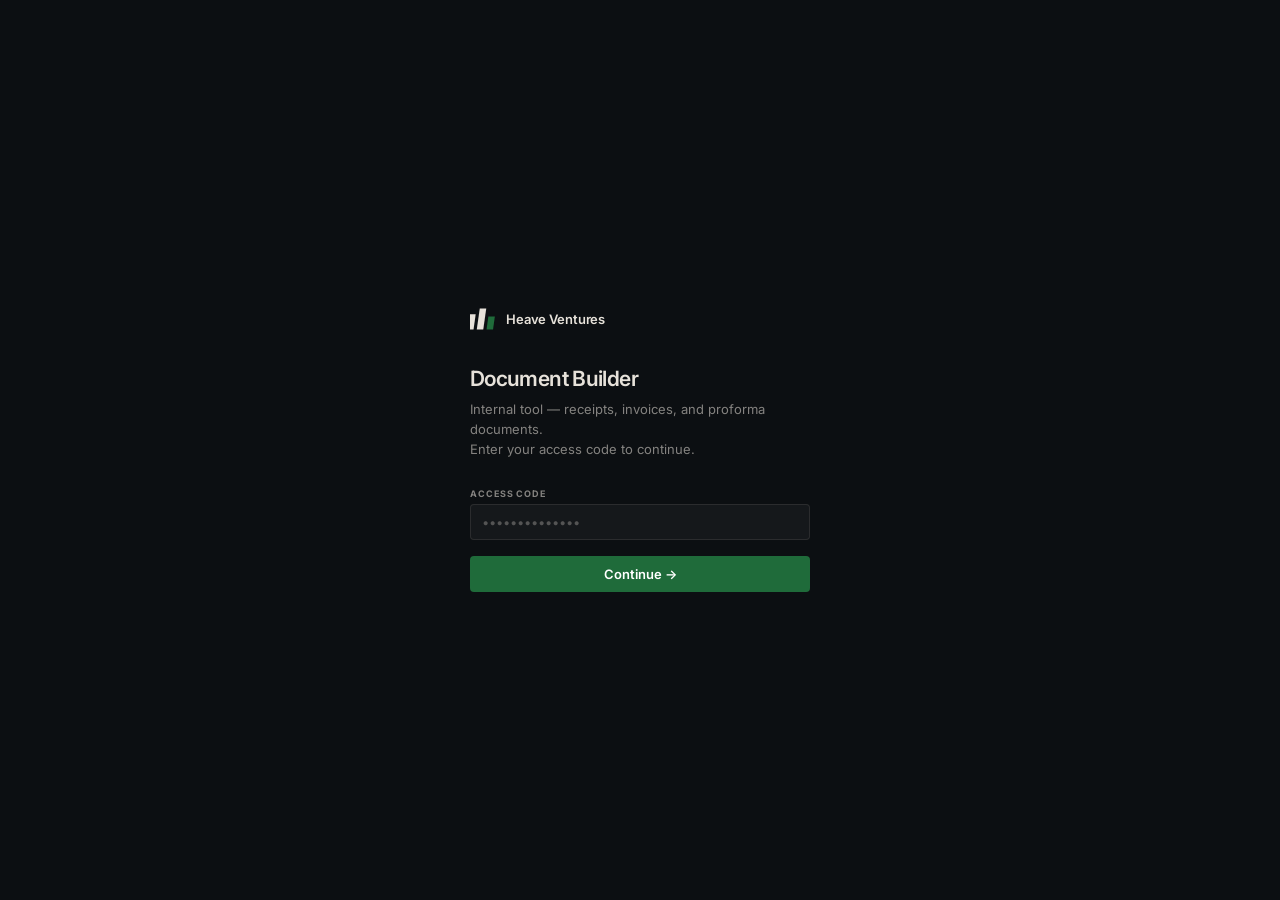
==== receipt/index.html @ ea4902bf "Add internal receipt and invoice document builder at /receipt Co-Authored-By: Claude Sonnet 4.6 <nor" ====
<!doctype html>
<html lang="en">
<head>
  <meta charset="UTF-8">
  <meta name="viewport" content="width=device-width, initial-scale=1.0">
  <title>Heave Ventures — Document Builder</title>
  <link rel="preconnect" href="https://fonts.googleapis.com">
  <link rel="preconnect" href="https://fonts.gstatic.com" crossorigin>
  <link href="https://fonts.googleapis.com/css2?family=Inter:wght@300;400;500;600;700&display=swap" rel="stylesheet">
  <style>
    *, *::before, *::after { box-sizing: border-box; margin: 0; padding: 0; }

    :root {
      --bg:           #0C0F12;
      --surface:      #141414;
      --border:       rgba(231, 226, 218, 0.09);
      --border-hi:    rgba(231, 226, 218, 0.22);
      --green:        #1F6B3A;
      --green-hi:     #267d46;
      --cream:        #E7E2DA;
      --text:         #E7E2DA;
      --dim:          rgba(231,226,218,.55);
      --faint:        rgba(231,226,218,.3);
      --in-bg:        rgba(255,255,255,.04);
      --in-bdr:       rgba(231,226,218,.1);
    }

    html, body { height: 100%; overflow: hidden; }

    body {
      font-family: 'Inter', system-ui, sans-serif;
      background: var(--bg);
      color: var(--text);
    }

    /* ─── AUTH ──────────────────────────────────── */

    #auth {
      position: fixed; inset: 0;
      background: var(--bg);
      display: flex; align-items: center; justify-content: center;
      z-index: 300;
    }

    .auth-card { width: 340px; }

    .auth-mark {
      display: flex; align-items: center; gap: 10px;
      margin-bottom: 36px;
    }

    .auth-mark-label {
      font-size: 13px; font-weight: 600; color: var(--cream);
      letter-spacing: -.01em;
    }

    .auth-h { font-size: 21px; font-weight: 600; letter-spacing: -.03em; color: var(--cream); margin-bottom: 8px; }
    .auth-p { font-size: 13px; color: var(--dim); line-height: 1.55; margin-bottom: 28px; }
    .auth-err { font-size: 12px; color: #e05555; margin-top: 8px; display: none; }

    /* ─── SHARED INPUTS ──────────────────────────── */

    .field { display: flex; flex-direction: column; gap: 5px; margin-bottom: 11px; }

    .lbl {
      font-size: 9px; font-weight: 700;
      letter-spacing: .1em; text-transform: uppercase;
      color: var(--dim);
    }

    input, textarea, select {
      width: 100%;
      background: var(--in-bg);
      border: 1px solid var(--in-bdr);
      border-radius: 4px;
      padding: 8px 11px;
      color: var(--cream);
      font-family: inherit; font-size: 13px; line-height: 1.4;
      outline: none;
      transition: border-color .15s, background .15s;
      -webkit-appearance: none;
    }
    input:focus, textarea:focus, select:focus {
      border-color: rgba(31,107,58,.65);
      background: rgba(255,255,255,.06);
    }
    input::placeholder, textarea::placeholder { color: var(--faint); }
    textarea { resize: none; }
    select {
      cursor: pointer;
      background-image: url("data:image/svg+xml,%3Csvg xmlns='http://www.w3.org/2000/svg' width='12' height='8' viewBox='0 0 12 8'%3E%3Cpath fill='%23888' d='M1 1l5 5 5-5'/%3E%3C/svg%3E");
      background-repeat: no-repeat;
      background-position: right 10px center;
      padding-right: 28px;
    }
    select option { background: #1a2c20; color: #fff; }

    /* ─── BUTTONS ────────────────────────────────── */

    .btn {
      display: inline-flex; align-items: center; justify-content: center; gap: 7px;
      border: none; border-radius: 4px;
      font-family: inherit; font-size: 13px; font-weight: 600;
      cursor: pointer; transition: all .15s; white-space: nowrap;
    }
    .btn-green { background: var(--green); color: #fff; padding: 10px 18px; }
    .btn-green:hover { background: var(--green-hi); }
    .btn-full { width: 100%; }
    .btn-ghost {
      background: transparent;
      border: 1px solid var(--border);
      color: var(--dim); padding: 6px 12px;
      font-size: 11px; font-weight: 500;
    }
    .btn-ghost:hover { border-color: var(--border-hi); color: var(--cream); }

    /* ─── APP SHELL ──────────────────────────────── */

    #app { display: none; height: 100vh; }
    #app.on { display: flex; }

    /* ─── SIDEBAR ────────────────────────────────── */

    #bar {
      width: 360px; min-width: 360px;
      background: var(--surface);
      border-right: 1px solid var(--border);
      display: flex; flex-direction: column;
      height: 100vh; overflow: hidden;
    }

    .bar-head {
      padding: 17px 22px;
      border-bottom: 1px solid var(--border);
      display: flex; align-items: center; justify-content: space-between;
      flex-shrink: 0;
    }
    .bar-head-l { display: flex; align-items: center; gap: 10px; }
    .bar-title { font-size: 13px; font-weight: 600; color: var(--cream); }

    .bar-body {
      flex: 1; overflow-y: auto; padding: 18px 22px;
      scrollbar-width: thin; scrollbar-color: var(--border) transparent;
    }

    .sec {
      font-size: 9px; font-weight: 700;
      letter-spacing: .14em; text-transform: uppercase;
      color: var(--faint);
      margin-top: 20px; margin-bottom: 10px;
      padding-bottom: 8px; border-bottom: 1px solid var(--border);
    }
    .sec:first-child { margin-top: 0; }

    /* Type tabs */
    .type-row {
      display: grid; grid-template-columns: 1fr 1fr 1fr;
      background: var(--in-bg); border: 1px solid var(--in-bdr);
      border-radius: 4px; overflow: hidden; margin-bottom: 11px;
    }
    .type-btn {
      padding: 8px 4px; text-align: center;
      font-size: 11px; font-weight: 500; color: var(--dim);
      cursor: pointer; background: transparent; border: none;
      font-family: inherit; transition: all .15s;
    }
    .type-btn.on { background: var(--green); color: #fff; font-weight: 600; }

    /* Grid */
    .g2 { display: grid; grid-template-columns: 1fr 1fr; gap: 10px; }

    /* Items */
    #items { display: flex; flex-direction: column; gap: 7px; }

    .item {
      background: rgba(255,255,255,.025);
      border: 1px solid var(--border);
      border-radius: 4px; padding: 10px;
    }
    .item-desc { margin-bottom: 7px; }
    .item-row { display: grid; grid-template-columns: 68px 1fr 22px; gap: 6px; align-items: end; }
    .item input { font-size: 12px; padding: 6px 9px; }
    .item-lbl { font-size: 9px; font-weight: 600; letter-spacing: .08em; text-transform: uppercase; color: var(--faint); margin-bottom: 3px; }

    .rm {
      background: transparent; border: none; color: var(--faint);
      cursor: pointer; font-size: 19px; line-height: 1;
      padding: 0 0 2px 0; transition: color .15s;
    }
    .rm:hover { color: #e05555; }

    .add-item {
      display: flex; align-items: center; justify-content: center; gap: 6px;
      background: transparent; border: 1px dashed var(--border);
      border-radius: 4px; color: var(--dim);
      padding: 8px; font-size: 12px; font-weight: 500;
      cursor: pointer; width: 100%; font-family: inherit;
      margin-top: 7px; transition: all .15s;
    }
    .add-item:hover { border-color: var(--green); color: var(--green); }

    /* Footer */
    .bar-foot {
      padding: 14px 22px; border-top: 1px solid var(--border);
      flex-shrink: 0; display: flex; gap: 8px;
    }
    .print-btn {
      flex: 1; background: var(--green); color: #fff;
      border: none; border-radius: 4px; padding: 11px;
      font-size: 13px; font-weight: 600; cursor: pointer;
      font-family: inherit; transition: background .15s;
      display: flex; align-items: center; justify-content: center; gap: 8px;
    }
    .print-btn:hover { background: var(--green-hi); }

    /* ─── PREVIEW ────────────────────────────────── */

    #pane {
      flex: 1; background: #181818; overflow-y: auto;
      display: flex; flex-direction: column; align-items: center; padding: 32px;
    }

    .pane-bar {
      display: flex; align-items: center; justify-content: space-between;
      width: 100%; max-width: 700px; margin-bottom: 16px;
    }
    .pane-lbl {
      font-size: 9px; font-weight: 700; letter-spacing: .12em;
      text-transform: uppercase; color: var(--faint);
    }

    /* ─── RECEIPT DOCUMENT ───────────────────────── */

    #doc {
      width: 700px;
      background: #fff;
      box-shadow: 0 8px 60px rgba(0,0,0,.5);
      padding: 52px 56px 60px;
      font-family: 'Inter', sans-serif;
      color: #1a1a1a;
      min-height: 940px;
    }

    .d-head {
      display: flex; justify-content: space-between; align-items: flex-start;
      margin-bottom: 34px; padding-bottom: 26px;
      border-bottom: 1.5px solid #EEEEEE;
    }
    .d-co-name {
      font-size: 15px; font-weight: 700; color: #0C0F12;
      letter-spacing: -.02em; margin-bottom: 6px;
    }
    .d-co-info { font-size: 10.5px; color: #999; line-height: 1.7; }

    .d-type { text-align: right; }
    .d-type-label {
      font-size: 29px; font-weight: 700;
      letter-spacing: -.04em; color: #1F6B3A;
      line-height: 1; margin-bottom: 8px;
    }
    .d-num {
      font-size: 10px; font-weight: 600;
      color: #bbb; letter-spacing: .08em; text-transform: uppercase;
    }

    .d-meta {
      display: grid; grid-template-columns: 1fr 1fr;
      gap: 24px; margin-bottom: 30px;
    }
    .d-meta-lbl {
      font-size: 8.5px; font-weight: 700;
      letter-spacing: .1em; text-transform: uppercase;
      color: #c8c8c8; margin-bottom: 5px;
    }
    .d-meta-val { font-size: 12.5px; color: #1a1a1a; line-height: 1.6; }
    .d-meta-val strong { font-weight: 600; display: block; }

    .d-table { width: 100%; border-collapse: collapse; }
    .d-table thead th {
      font-size: 8.5px; font-weight: 700;
      letter-spacing: .1em; text-transform: uppercase;
      background: #1F6B3A; color: #fff;
      padding: 10px 13px; text-align: left;
      -webkit-print-color-adjust: exact; print-color-adjust: exact;
    }
    .d-table thead th.ta-r { text-align: right; }
    .d-table tbody td {
      padding: 10px 13px; font-size: 12.5px; color: #333;
      border-bottom: 1px solid #F0F0F0;
      font-variant-numeric: tabular-nums;
      vertical-align: top;
    }
    .d-table tbody td.ta-r { text-align: right; }
    .d-table tbody td.ta-muted { color: #aaa; font-size: 11.5px; }
    .d-table tbody tr:last-child td { border-bottom: none; }
    .d-table tbody tr:nth-child(even) td {
      background: #FAFAFA;
      -webkit-print-color-adjust: exact; print-color-adjust: exact;
    }

    .d-totals-wrap { display: flex; justify-content: flex-end; margin-top: 4px; margin-bottom: 28px; }
    .d-totals { width: 256px; border-top: 1.5px solid #EEEEEE; }
    .d-row {
      display: flex; justify-content: space-between; align-items: center;
      padding: 7px 0; font-size: 12px; color: #666;
      border-bottom: 1px solid #F0F0F0;
      font-variant-numeric: tabular-nums;
    }
    .d-row:last-child { border-bottom: none; }
    .d-total {
      display: flex; justify-content: space-between; align-items: center;
      padding: 10px 13px; font-size: 14.5px; font-weight: 700;
      background: #1F6B3A; color: #fff;
      border-radius: 3px; margin-top: 6px;
      font-variant-numeric: tabular-nums;
      -webkit-print-color-adjust: exact; print-color-adjust: exact;
    }

    .d-notes { border-top: 1.5px solid #EEEEEE; padding-top: 20px; margin-bottom: 28px; }
    .d-notes-lbl {
      font-size: 8.5px; font-weight: 700;
      letter-spacing: .1em; text-transform: uppercase;
      color: #c8c8c8; margin-bottom: 7px;
    }
    .d-notes-body { font-size: 11.5px; color: #777; line-height: 1.7; white-space: pre-wrap; }

    .d-foot {
      display: flex; justify-content: space-between; align-items: center;
      padding-top: 18px; border-top: 1.5px solid #EEEEEE;
    }
    .d-foot-ty { font-size: 11px; color: #bbb; }
    .d-foot-co { font-size: 11px; color: #1F6B3A; font-weight: 500; }

    /* ─── PRINT ──────────────────────────────────── */

    @media print {
      @page { size: A4; margin: 14mm 18mm; }
      * { -webkit-print-color-adjust: exact !important; print-color-adjust: exact !important; }
      html, body { overflow: visible; background: #fff; }
      #auth { display: none !important; }
      #app { display: block !important; height: auto; overflow: visible; }
      #bar, .pane-bar { display: none !important; }
      #pane { background: #fff; padding: 0; overflow: visible; display: block; }
      #doc { width: 100%; max-width: none; box-shadow: none; padding: 0; min-height: auto; }
    }
  </style>
</head>
<body>

<!-- ══════════ AUTH ══════════ -->
<div id="auth">
  <div class="auth-card">

    <div class="auth-mark">
      <svg width="26" height="22" viewBox="0 0 32 26" fill="none">
        <rect x="0"  y="7"  width="8" height="19" fill="#E7E2DA" transform="skewX(-8)"/>
        <rect x="12" y="0"  width="8" height="26" fill="#E7E2DA" transform="skewX(-8)"/>
        <rect x="24" y="10" width="8" height="16" fill="#1F6B3A" transform="skewX(-8)"/>
      </svg>
      <span class="auth-mark-label">Heave Ventures</span>
    </div>

    <h1 class="auth-h">Document Builder</h1>
    <p class="auth-p">Internal tool — receipts, invoices, and proforma documents.<br>Enter your access code to continue.</p>

    <div class="field">
      <label class="lbl" for="auth-pass">Access Code</label>
      <input type="password" id="auth-pass" placeholder="••••••••••••••" autocomplete="current-password" />
    </div>
    <p class="auth-err" id="auth-err">Incorrect code. Try again.</p>
    <div style="margin-top:16px;">
      <button class="btn btn-green btn-full" onclick="login()">Continue →</button>
    </div>

  </div>
</div>

<!-- ══════════ APP ══════════ -->
<div id="app">

  <!-- SIDEBAR -->
  <aside id="bar">
    <div class="bar-head">
      <div class="bar-head-l">
        <svg width="21" height="18" viewBox="0 0 32 26" fill="none">
          <rect x="0"  y="7"  width="8" height="19" fill="#E7E2DA" transform="skewX(-8)"/>
          <rect x="12" y="0"  width="8" height="26" fill="#E7E2DA" transform="skewX(-8)"/>
          <rect x="24" y="10" width="8" height="16" fill="#1F6B3A" transform="skewX(-8)"/>
        </svg>
        <span class="bar-title">Document Builder</span>
      </div>
      <button class="btn btn-ghost" onclick="newDoc()">+ New</button>
    </div>

    <div class="bar-body">

      <div class="sec">Document Type</div>
      <div class="type-row">
        <button class="type-btn on" data-t="Receipt"  onclick="setType(this)">Receipt</button>
        <button class="type-btn"    data-t="Invoice"  onclick="setType(this)">Invoice</button>
        <button class="type-btn"    data-t="Proforma" onclick="setType(this)">Proforma</button>
      </div>

      <div class="sec">Document Details</div>
      <div class="g2">
        <div class="field">
          <label class="lbl">Number</label>
          <input type="text" id="f-num" oninput="upd()">
        </div>
        <div class="field">
          <label class="lbl">Currency</label>
          <select id="f-cur" onchange="upd()">
            <option value="NGN">₦ NGN</option>
            <option value="USD">$ USD</option>
            <option value="EUR">€ EUR</option>
            <option value="GBP">£ GBP</option>
          </select>
        </div>
      </div>
      <div class="g2">
        <div class="field">
          <label class="lbl">Issue Date</label>
          <input type="date" id="f-date" oninput="upd()">
        </div>
        <div class="field" id="due-wrap" style="display:none">
          <label class="lbl">Due Date</label>
          <input type="date" id="f-due" oninput="upd()">
        </div>
      </div>

      <div class="sec">Bill To</div>
      <div class="field">
        <label class="lbl">Full Name</label>
        <input type="text" id="f-name" placeholder="Ada Okonkwo" oninput="upd()">
      </div>
      <div class="field">
        <label class="lbl">Company / Organisation</label>
        <input type="text" id="f-co" placeholder="Startup Ltd" oninput="upd()">
      </div>
      <div class="g2">
        <div class="field">
          <label class="lbl">Email</label>
          <input type="email" id="f-email" placeholder="ada@startup.com" oninput="upd()">
        </div>
        <div class="field">
          <label class="lbl">Phone</label>
          <input type="tel" id="f-phone" placeholder="+234 …" oninput="upd()">
        </div>
      </div>
      <div class="field">
        <label class="lbl">Address</label>
        <textarea id="f-addr" rows="2" placeholder="Street, City, Country" oninput="upd()"></textarea>
      </div>

      <div class="sec">Line Items</div>
      <div id="items"></div>
      <button class="add-item" onclick="addItem()">
        <svg width="12" height="12" viewBox="0 0 24 24" fill="none" stroke="currentColor" stroke-width="2.5"><path d="M12 5v14M5 12h14"/></svg>
        Add line item
      </button>

      <div class="sec">Financials</div>
      <div class="g2">
        <div class="field">
          <label class="lbl">Discount (%)</label>
          <input type="number" id="f-disc" placeholder="0" min="0" max="100" oninput="upd()">
        </div>
        <div class="field">
          <label class="lbl">Tax / VAT (%)</label>
          <input type="number" id="f-tax" placeholder="7.5" min="0" max="100" oninput="upd()">
        </div>
      </div>

      <div class="sec">Notes & Terms</div>
      <div class="field">
        <label class="lbl">Payment details / notes</label>
        <textarea id="f-notes" rows="3" placeholder="Bank: GTBank&#10;Account Name: Heave Ventures Ltd&#10;Account No: 0123456789" oninput="upd()"></textarea>
      </div>

    </div>

    <div class="bar-foot">
      <button class="print-btn" onclick="window.print()">
        <svg width="14" height="14" viewBox="0 0 24 24" fill="none" stroke="currentColor" stroke-width="2"><path d="M6 9V2h12v7M6 18H4a2 2 0 01-2-2v-5a2 2 0 012-2h16a2 2 0 012 2v5a2 2 0 01-2 2h-2"/><rect x="6" y="14" width="12" height="8" rx="1"/></svg>
        Print / Export PDF
      </button>
      <button class="btn btn-ghost" onclick="newDoc()">+ New</button>
    </div>
  </aside>

  <!-- PREVIEW -->
  <main id="pane">
    <div class="pane-bar">
      <span class="pane-lbl">Live Preview</span>
      <button class="btn btn-ghost" onclick="window.print()">↓ Export PDF</button>
    </div>
    <div id="doc"></div>
  </main>

</div>

<script>
/* ── CONFIG ──────────────────────────────────────── */

const HASH = '7efadbf5741c03582bd882ea5a67f26521200f37ac19ae41c2b1039704a2e27e'; // HVReceipts2026

const CO = {
  name:    'Heave Ventures',
  addr:    '366 Murtala Muhammed Way\nYaba, Lagos, Nigeria',
  email:   'theteam@heaveventures.com',
  phone:   '+234 902 261 8668',
};

const CURR = {
  NGN: { locale:'en-NG', code:'NGN' },
  USD: { locale:'en-US', code:'USD' },
  EUR: { locale:'de-DE', code:'EUR' },
  GBP: { locale:'en-GB', code:'GBP' },
};

/* ── STATE ───────────────────────────────────────── */

let dtype = 'Receipt';
let rows  = [];
let nextId = 1;

/* ── AUTH ────────────────────────────────────────── */

async function sha256(s) {
  const b = await crypto.subtle.digest('SHA-256', new TextEncoder().encode(s));
  return Array.from(new Uint8Array(b)).map(x => x.toString(16).padStart(2,'0')).join('');
}

async function login() {
  const v = document.getElementById('auth-pass').value;
  const h = await sha256(v);
  if (h === HASH) {
    sessionStorage.setItem('hv-doc-ok','1');
    show();
  } else {
    document.getElementById('auth-err').style.display = 'block';
    document.getElementById('auth-pass').value = '';
  }
}

document.getElementById('auth-pass').addEventListener('keydown', e => { if (e.key==='Enter') login(); });
document.getElementById('auth-pass').addEventListener('input',   () => { document.getElementById('auth-err').style.display='none'; });

function show() {
  document.getElementById('auth').style.display = 'none';
  document.getElementById('app').classList.add('on');
  boot();
}

if (sessionStorage.getItem('hv-doc-ok') === '1') show();

/* ── INIT ────────────────────────────────────────── */

function boot() {
  const today = new Date().toISOString().slice(0,10);
  const due   = new Date(); due.setDate(due.getDate()+14);
  document.getElementById('f-date').value = today;
  document.getElementById('f-due').value  = due.toISOString().slice(0,10);
  document.getElementById('f-num').value  = nextNum();
  addItem();
  upd();
}

/* ── DOC NUMBER ──────────────────────────────────── */

function nextNum() {
  const y = new Date().getFullYear();
  const k = 'hv-n-' + y;
  const n = (parseInt(localStorage.getItem(k) || '0')) + 1;
  localStorage.setItem(k, n);
  return 'HV-' + y + '-' + String(n).padStart(3,'0');
}

/* ── TYPE SWITCH ─────────────────────────────────── */

function setType(btn) {
  dtype = btn.dataset.t;
  document.querySelectorAll('.type-btn').forEach(b => b.classList.remove('on'));
  btn.classList.add('on');
  document.getElementById('due-wrap').style.display =
    (dtype === 'Invoice' || dtype === 'Proforma') ? 'block' : 'none';
  upd();
}

/* ── LINE ITEMS ──────────────────────────────────── */

function addItem() {
  rows.push({ id: nextId++, desc:'', qty:1, rate:0 });
  renderRows();
  upd();
}

function rmItem(id) {
  if (rows.length <= 1) return;
  rows = rows.filter(r => r.id !== id);
  renderRows();
  upd();
}

function sync(id, field, val) {
  const r = rows.find(r => r.id === id);
  if (!r) return;
  r[field] = (field === 'qty' || field === 'rate') ? (parseFloat(val) || 0) : val;
  upd();
}

function renderRows() {
  document.getElementById('items').innerHTML = rows.map(r => `
    <div class="item">
      <div class="item-desc">
        <div class="item-lbl">Description</div>
        <input type="text" value="${h(r.desc)}" placeholder="Service or product description"
          oninput="sync(${r.id},'desc',this.value)">
      </div>
      <div class="item-row">
        <div>
          <div class="item-lbl">Qty</div>
          <input type="number" value="${r.qty}" min="1" step="1" oninput="sync(${r.id},'qty',this.value)">
        </div>
        <div>
          <div class="item-lbl">Unit Price</div>
          <input type="number" value="${r.rate}" min="0" step="0.01" oninput="sync(${r.id},'rate',this.value)">
        </div>
        <button class="rm" onclick="rmItem(${r.id})" title="Remove">×</button>
      </div>
    </div>
  `).join('');
}

/* ── FORMATTING ──────────────────────────────────── */

function fmt(n, c) {
  const { locale, code } = CURR[c] || CURR.NGN;
  return new Intl.NumberFormat(locale, { style:'currency', currency:code, minimumFractionDigits:2 }).format(n);
}

function fmtDate(v) {
  if (!v) return '—';
  const [y,m,d] = v.split('-');
  return new Date(+y, m-1, +d).toLocaleDateString('en-GB', { day:'numeric', month:'long', year:'numeric' });
}

function h(s) {
  return String(s||'').replace(/&/g,'&amp;').replace(/</g,'&lt;').replace(/>/g,'&gt;').replace(/"/g,'&quot;');
}

/* ── RENDER RECEIPT ──────────────────────────────── */

function upd() {
  const cur   = document.getElementById('f-cur').value   || 'NGN';
  const disc  = parseFloat(document.getElementById('f-disc').value)  || 0;
  const tax   = parseFloat(document.getElementById('f-tax').value)   || 0;
  const notes = document.getElementById('f-notes').value;
  const num   = document.getElementById('f-num').value;
  const date  = document.getElementById('f-date').value;
  const due   = document.getElementById('f-due').value;
  const name  = document.getElementById('f-name').value;
  const co    = document.getElementById('f-co').value;
  const email = document.getElementById('f-email').value;
  const phone = document.getElementById('f-phone').value;
  const addr  = document.getElementById('f-addr').value;

  const subtotal = rows.reduce((s,r) => s + r.qty*r.rate, 0);
  const discAmt  = subtotal * disc/100;
  const afterDisc = subtotal - discAmt;
  const taxAmt   = afterDisc * tax/100;
  const total    = afterDisc + taxAmt;

  const client = [
    name  && `<strong>${h(name)}</strong>`,
    co    && h(co),
    email && h(email),
    phone && h(phone),
    addr  && h(addr).replace(/\n/g,'<br>'),
  ].filter(Boolean).join('<br>');

  const dueRow = (dtype==='Invoice'||dtype==='Proforma') && due ? `
    <div style="margin-top:12px">
      <div class="d-meta-lbl">Due Date</div>
      <div class="d-meta-val">${fmtDate(due)}</div>
    </div>` : '';

  const trows = rows.map(r => `
    <tr>
      <td>${h(r.desc)||'<span style="color:#ccc;font-style:italic">—</span>'}</td>
      <td class="ta-r ta-muted">${r.qty}</td>
      <td class="ta-r ta-muted">${fmt(r.rate,cur)}</td>
      <td class="ta-r">${fmt(r.qty*r.rate,cur)}</td>
    </tr>`).join('');

  const trows2 = [
    `<div class="d-row"><span>Subtotal</span><span>${fmt(subtotal,cur)}</span></div>`,
    disc>0 ? `<div class="d-row"><span>Discount (${disc}%)</span><span>−${fmt(discAmt,cur)}</span></div>` : '',
    tax>0  ? `<div class="d-row"><span>Tax / VAT (${tax}%)</span><span>${fmt(taxAmt,cur)}</span></div>` : '',
  ].filter(Boolean).join('');

  const notesBlock = notes ? `
    <div class="d-notes">
      <div class="d-notes-lbl">Notes &amp; Payment Details</div>
      <div class="d-notes-body">${h(notes)}</div>
    </div>` : '';

  document.getElementById('doc').innerHTML = `
    <div class="d-head">
      <div>
        <div style="display:flex;align-items:center;gap:10px;margin-bottom:7px">
          <svg width="28" height="23" viewBox="0 0 32 26" fill="none">
            <rect x="0"  y="7"  width="8" height="19" fill="#0C0F12" transform="skewX(-8)"/>
            <rect x="12" y="0"  width="8" height="26" fill="#0C0F12" transform="skewX(-8)"/>
            <rect x="24" y="10" width="8" height="16" fill="#1F6B3A" transform="skewX(-8)"/>
          </svg>
          <span class="d-co-name">${h(CO.name)}</span>
        </div>
        <div class="d-co-info">${h(CO.addr).replace(/\n/g,'<br>')}<br>${h(CO.phone)}<br>${h(CO.email)}</div>
      </div>
      <div class="d-type">
        <div class="d-type-label">${dtype.toUpperCase()}</div>
        <div class="d-num"># ${h(num)||'—'}</div>
      </div>
    </div>

    <div class="d-meta">
      <div>
        <div class="d-meta-lbl">Bill To</div>
        <div class="d-meta-val">${client||'<span style="color:#ccc;font-style:italic">—</span>'}</div>
      </div>
      <div style="text-align:right">
        <div class="d-meta-lbl">Issue Date</div>
        <div class="d-meta-val">${fmtDate(date)}</div>
        ${dueRow}
      </div>
    </div>

    <table class="d-table">
      <thead>
        <tr>
          <th style="width:46%">Description</th>
          <th class="ta-r" style="width:10%">Qty</th>
          <th class="ta-r" style="width:20%">Unit Price</th>
          <th class="ta-r" style="width:24%">Amount</th>
        </tr>
      </thead>
      <tbody>${trows}</tbody>
    </table>

    <div class="d-totals-wrap">
      <div class="d-totals">
        ${trows2}
        <div class="d-total">
          <span>Total ${cur}</span>
          <span>${fmt(total,cur)}</span>
        </div>
      </div>
    </div>

    ${notesBlock}

    <div class="d-foot">
      <span class="d-foot-ty">Thank you for your business.</span>
      <span class="d-foot-co">${h(CO.email)}</span>
    </div>
  `;
}

/* ── NEW DOCUMENT ────────────────────────────────── */

function newDoc() {
  if (!confirm('Clear current document and start a new one?')) return;
  rows = []; nextId = 1;
  ['f-name','f-co','f-email','f-phone','f-addr','f-disc','f-tax','f-notes']
    .forEach(id => document.getElementById(id).value = '');
  document.getElementById('f-num').value  = nextNum();
  document.getElementById('f-date').value = new Date().toISOString().slice(0,10);
  addItem();
  upd();
}
</script>

</body>
</html>
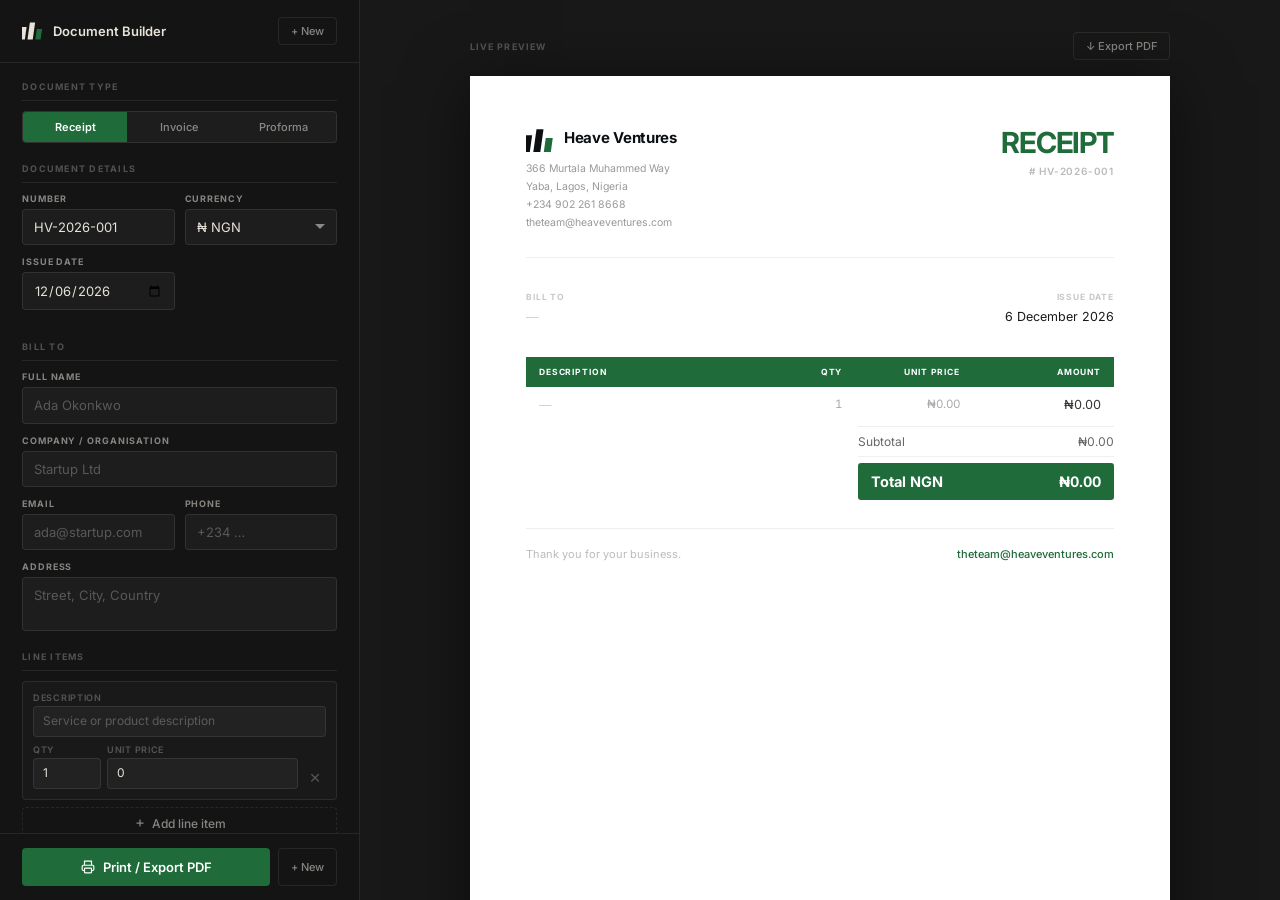
==== commit 9ad569e6: "Remove client-side password gate from receipt builder Auth is now enforced via Cloudflare Access at " ====
--- a/receipt/index.html
+++ b/receipt/index.html
@@ -33,31 +33,6 @@
       color: var(--text);
     }
 
-    /* ─── AUTH ──────────────────────────────────── */
-
-    #auth {
-      position: fixed; inset: 0;
-      background: var(--bg);
-      display: flex; align-items: center; justify-content: center;
-      z-index: 300;
-    }
-
-    .auth-card { width: 340px; }
-
-    .auth-mark {
-      display: flex; align-items: center; gap: 10px;
-      margin-bottom: 36px;
-    }
-
-    .auth-mark-label {
-      font-size: 13px; font-weight: 600; color: var(--cream);
-      letter-spacing: -.01em;
-    }
-
-    .auth-h { font-size: 21px; font-weight: 600; letter-spacing: -.03em; color: var(--cream); margin-bottom: 8px; }
-    .auth-p { font-size: 13px; color: var(--dim); line-height: 1.55; margin-bottom: 28px; }
-    .auth-err { font-size: 12px; color: #e05555; margin-top: 8px; display: none; }
-
     /* ─── SHARED INPUTS ──────────────────────────── */
 
     .field { display: flex; flex-direction: column; gap: 5px; margin-bottom: 11px; }
@@ -116,8 +91,7 @@
 
     /* ─── APP SHELL ──────────────────────────────── */
 
-    #app { display: none; height: 100vh; }
-    #app.on { display: flex; }
+    #app { display: flex; height: 100vh; }
 
     /* ─── SIDEBAR ────────────────────────────────── */
 
@@ -346,34 +320,6 @@
   </style>
 </head>
 <body>
-
-<!-- ══════════ AUTH ══════════ -->
-<div id="auth">
-  <div class="auth-card">
-
-    <div class="auth-mark">
-      <svg width="26" height="22" viewBox="0 0 32 26" fill="none">
-        <rect x="0"  y="7"  width="8" height="19" fill="#E7E2DA" transform="skewX(-8)"/>
-        <rect x="12" y="0"  width="8" height="26" fill="#E7E2DA" transform="skewX(-8)"/>
-        <rect x="24" y="10" width="8" height="16" fill="#1F6B3A" transform="skewX(-8)"/>
-      </svg>
-      <span class="auth-mark-label">Heave Ventures</span>
-    </div>
-
-    <h1 class="auth-h">Document Builder</h1>
-    <p class="auth-p">Internal tool — receipts, invoices, and proforma documents.<br>Enter your access code to continue.</p>
-
-    <div class="field">
-      <label class="lbl" for="auth-pass">Access Code</label>
-      <input type="password" id="auth-pass" placeholder="••••••••••••••" autocomplete="current-password" />
-    </div>
-    <p class="auth-err" id="auth-err">Incorrect code. Try again.</p>
-    <div style="margin-top:16px;">
-      <button class="btn btn-green btn-full" onclick="login()">Continue →</button>
-    </div>
-
-  </div>
-</div>
 
 <!-- ══════════ APP ══════════ -->
 <div id="app">
@@ -502,8 +448,6 @@
 <script>
 /* ── CONFIG ──────────────────────────────────────── */
 
-const HASH = '7efadbf5741c03582bd882ea5a67f26521200f37ac19ae41c2b1039704a2e27e'; // HVReceipts2026
-
 const CO = {
   name:    'Heave Ventures',
   addr:    '366 Murtala Muhammed Way\nYaba, Lagos, Nigeria',
@@ -524,37 +468,9 @@
 let rows  = [];
 let nextId = 1;
 
-/* ── AUTH ────────────────────────────────────────── */
-
-async function sha256(s) {
-  const b = await crypto.subtle.digest('SHA-256', new TextEncoder().encode(s));
-  return Array.from(new Uint8Array(b)).map(x => x.toString(16).padStart(2,'0')).join('');
-}
-
-async function login() {
-  const v = document.getElementById('auth-pass').value;
-  const h = await sha256(v);
-  if (h === HASH) {
-    sessionStorage.setItem('hv-doc-ok','1');
-    show();
-  } else {
-    document.getElementById('auth-err').style.display = 'block';
-    document.getElementById('auth-pass').value = '';
-  }
-}
-
-document.getElementById('auth-pass').addEventListener('keydown', e => { if (e.key==='Enter') login(); });
-document.getElementById('auth-pass').addEventListener('input',   () => { document.getElementById('auth-err').style.display='none'; });
-
-function show() {
-  document.getElementById('auth').style.display = 'none';
-  document.getElementById('app').classList.add('on');
-  boot();
-}
-
-if (sessionStorage.getItem('hv-doc-ok') === '1') show();
-
 /* ── INIT ────────────────────────────────────────── */
+
+window.addEventListener('DOMContentLoaded', boot);
 
 function boot() {
   const today = new Date().toISOString().slice(0,10);
